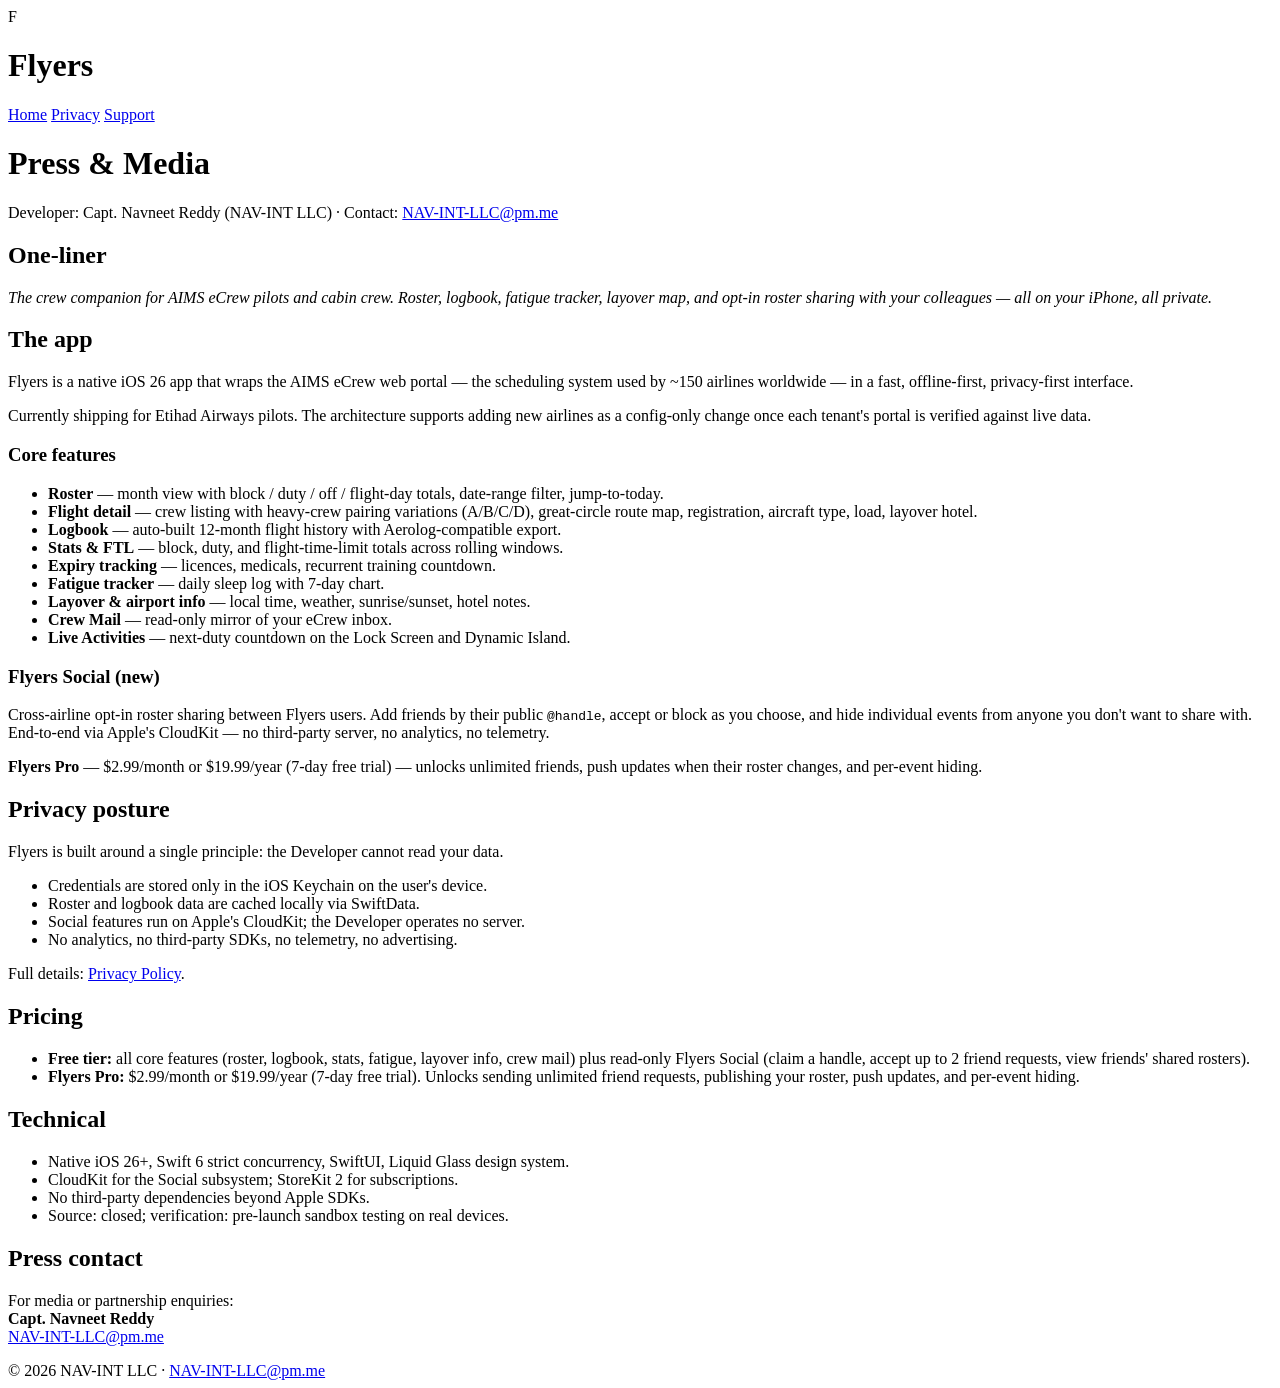
==== docs/marketing/index.html @ a11428c1 "Add files via upload" ====
<!doctype html>
<html lang="en">
<head>
  <meta charset="utf-8">
  <meta name="viewport" content="width=device-width, initial-scale=1">
  <meta name="theme-color" content="#c79a3a">
  <meta name="description" content="Flyers — press kit, marketing materials, and contact for the iOS eCrew companion app.">
  <title>Press &amp; Media — Flyers</title>
  <link rel="stylesheet" href="../styles.css">
</head>
<body>
  <div class="container">
    <header class="site">
      <div class="logo">F</div>
      <h1 class="brand">Flyers</h1>
      <nav>
        <a href="../">Home</a>
        <a href="../legal/privacy-policy/">Privacy</a>
        <a href="../legal/support/">Support</a>
      </nav>
    </header>

    <main>
      <h1 class="page-title">Press &amp; Media</h1>
      <p class="meta">
        Developer: Capt. Navneet Reddy (NAV-INT LLC) · Contact: <a href="mailto:NAV-INT-LLC@pm.me">NAV-INT-LLC@pm.me</a>
      </p>

      <h2>One-liner</h2>
      <p>
        <em>The crew companion for AIMS eCrew pilots and cabin crew. Roster, logbook, fatigue
        tracker, layover map, and opt-in roster sharing with your colleagues — all on your iPhone,
        all private.</em>
      </p>

      <h2>The app</h2>
      <p>
        Flyers is a native iOS 26 app that wraps the AIMS eCrew web portal — the scheduling system
        used by ~150 airlines worldwide — in a fast, offline-first, privacy-first interface.
      </p>
      <p>
        Currently shipping for Etihad Airways pilots. The architecture supports adding new
        airlines as a config-only change once each tenant's portal is verified against live data.
      </p>

      <h3>Core features</h3>
      <ul>
        <li><strong>Roster</strong> — month view with block / duty / off / flight-day totals, date-range filter, jump-to-today.</li>
        <li><strong>Flight detail</strong> — crew listing with heavy-crew pairing variations (A/B/C/D), great-circle route map, registration, aircraft type, load, layover hotel.</li>
        <li><strong>Logbook</strong> — auto-built 12-month flight history with Aerolog-compatible export.</li>
        <li><strong>Stats &amp; FTL</strong> — block, duty, and flight-time-limit totals across rolling windows.</li>
        <li><strong>Expiry tracking</strong> — licences, medicals, recurrent training countdown.</li>
        <li><strong>Fatigue tracker</strong> — daily sleep log with 7-day chart.</li>
        <li><strong>Layover &amp; airport info</strong> — local time, weather, sunrise/sunset, hotel notes.</li>
        <li><strong>Crew Mail</strong> — read-only mirror of your eCrew inbox.</li>
        <li><strong>Live Activities</strong> — next-duty countdown on the Lock Screen and Dynamic Island.</li>
      </ul>

      <h3>Flyers Social (new)</h3>
      <p>
        Cross-airline opt-in roster sharing between Flyers users. Add friends by their public
        <code>@handle</code>, accept or block as you choose, and hide individual events from
        anyone you don't want to share with. End-to-end via Apple's CloudKit — no third-party
        server, no analytics, no telemetry.
      </p>
      <p>
        <strong>Flyers Pro</strong> — $2.99/month or $19.99/year (7-day free trial) — unlocks
        unlimited friends, push updates when their roster changes, and per-event hiding.
      </p>

      <h2>Privacy posture</h2>
      <p>
        Flyers is built around a single principle: the Developer cannot read your data.
      </p>
      <ul>
        <li>Credentials are stored only in the iOS Keychain on the user's device.</li>
        <li>Roster and logbook data are cached locally via SwiftData.</li>
        <li>Social features run on Apple's CloudKit; the Developer operates no server.</li>
        <li>No analytics, no third-party SDKs, no telemetry, no advertising.</li>
      </ul>
      <p>
        Full details: <a href="../legal/privacy-policy/">Privacy Policy</a>.
      </p>

      <h2>Pricing</h2>
      <ul>
        <li><strong>Free tier:</strong> all core features (roster, logbook, stats, fatigue, layover info, crew mail) plus read-only Flyers Social (claim a handle, accept up to 2 friend requests, view friends' shared rosters).</li>
        <li><strong>Flyers Pro:</strong> $2.99/month or $19.99/year (7-day free trial). Unlocks sending unlimited friend requests, publishing your roster, push updates, and per-event hiding.</li>
      </ul>

      <h2>Technical</h2>
      <ul>
        <li>Native iOS 26+, Swift 6 strict concurrency, SwiftUI, Liquid Glass design system.</li>
        <li>CloudKit for the Social subsystem; StoreKit 2 for subscriptions.</li>
        <li>No third-party dependencies beyond Apple SDKs.</li>
        <li>Source: closed; verification: pre-launch sandbox testing on real devices.</li>
      </ul>

      <h2>Press contact</h2>
      <p>
        For media or partnership enquiries:<br>
        <strong>Capt. Navneet Reddy</strong><br>
        <a href="mailto:NAV-INT-LLC@pm.me">NAV-INT-LLC@pm.me</a>
      </p>
    </main>

    <footer class="site">
      © 2026 NAV-INT LLC · <a href="mailto:NAV-INT-LLC@pm.me">NAV-INT-LLC@pm.me</a>
    </footer>
  </div>
</body>
</html>
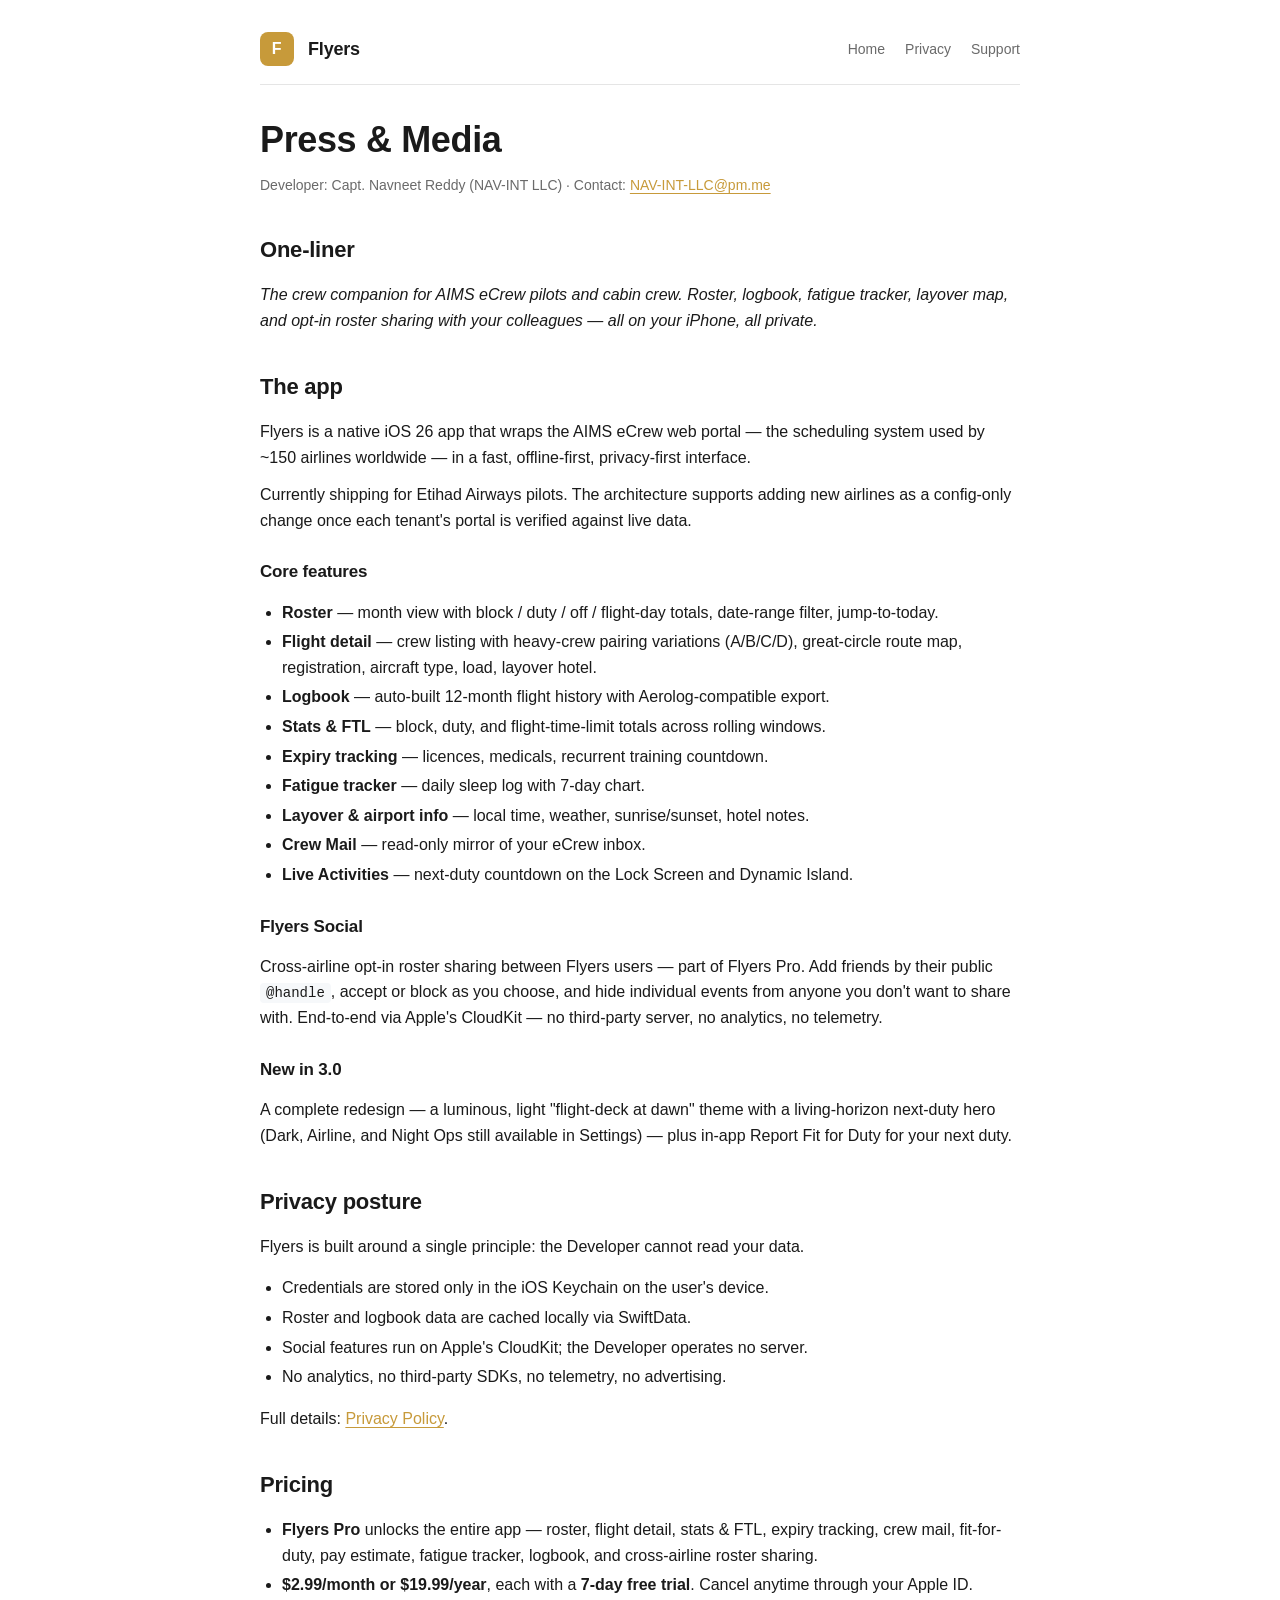
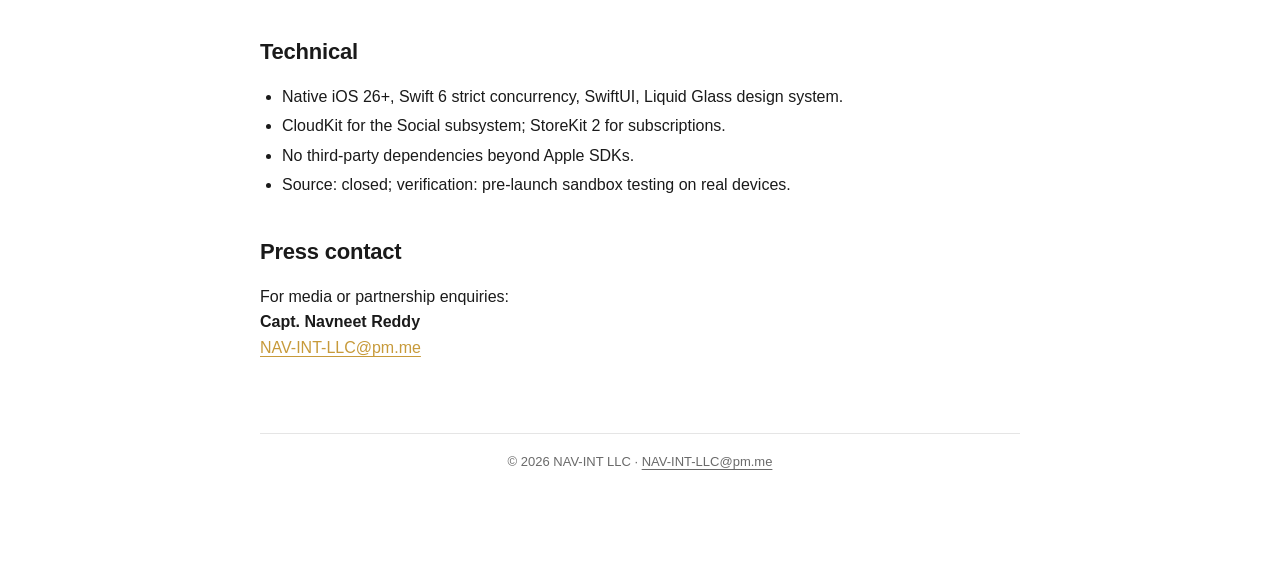
==== commit ad5ce13b: "Site: home, marketing & support for whole-app Flyers Pro (v3.0)" ====
--- a/docs/marketing/index.html
+++ b/docs/marketing/index.html
@@ -56,16 +56,18 @@
         <li><strong>Live Activities</strong> — next-duty countdown on the Lock Screen and Dynamic Island.</li>
       </ul>
 
-      <h3>Flyers Social (new)</h3>
+      <h3>Flyers Social</h3>
       <p>
-        Cross-airline opt-in roster sharing between Flyers users. Add friends by their public
-        <code>@handle</code>, accept or block as you choose, and hide individual events from
-        anyone you don't want to share with. End-to-end via Apple's CloudKit — no third-party
-        server, no analytics, no telemetry.
+        Cross-airline opt-in roster sharing between Flyers users — part of Flyers Pro. Add
+        friends by their public <code>@handle</code>, accept or block as you choose, and hide
+        individual events from anyone you don't want to share with. End-to-end via Apple's
+        CloudKit — no third-party server, no analytics, no telemetry.
       </p>
+      <h3>New in 3.0</h3>
       <p>
-        <strong>Flyers Pro</strong> — $2.99/month or $19.99/year (7-day free trial) — unlocks
-        unlimited friends, push updates when their roster changes, and per-event hiding.
+        A complete redesign — a luminous, light "flight-deck at dawn" theme with a
+        living-horizon next-duty hero (Dark, Airline, and Night Ops still available in
+        Settings) — plus in-app Report Fit for Duty for your next duty.
       </p>
 
       <h2>Privacy posture</h2>
@@ -84,8 +86,8 @@
 
       <h2>Pricing</h2>
       <ul>
-        <li><strong>Free tier:</strong> all core features (roster, logbook, stats, fatigue, layover info, crew mail) plus read-only Flyers Social (claim a handle, accept up to 2 friend requests, view friends' shared rosters).</li>
-        <li><strong>Flyers Pro:</strong> $2.99/month or $19.99/year (7-day free trial). Unlocks sending unlimited friend requests, publishing your roster, push updates, and per-event hiding.</li>
+        <li><strong>Flyers Pro</strong> unlocks the entire app — roster, flight detail, stats &amp; FTL, expiry tracking, crew mail, fit-for-duty, pay estimate, fatigue tracker, logbook, and cross-airline roster sharing.</li>
+        <li><strong>$2.99/month or $19.99/year</strong>, each with a <strong>7-day free trial</strong>. Cancel anytime through your Apple ID.</li>
       </ul>
 
       <h2>Technical</h2>
--- a/docs/styles.css
+++ b/docs/styles.css
@@ -0,0 +1,214 @@
+/* Flyers public site — shared stylesheet.
+ * Single source of truth for all 4 pages. Adjust here, every page updates.
+ * Dark mode follows the system. Mobile-first, no JS, no CDN dependencies.
+ */
+
+:root {
+  --bg: #ffffff;
+  --fg: #1a1a1a;
+  --muted: #6a6a6a;
+  --accent: #c79a3a;          /* matches the app's flyersGold */
+  --accent-soft: rgba(199, 154, 58, 0.12);
+  --border: #e5e5e5;
+  --code-bg: #f6f8fa;
+}
+
+@media (prefers-color-scheme: dark) {
+  :root {
+    --bg: #0e0e0e;
+    --fg: #ededed;
+    --muted: #999;
+    --border: #2a2a2a;
+    --code-bg: #1a1a1a;
+  }
+}
+
+* { box-sizing: border-box; }
+html, body { margin: 0; padding: 0; }
+body {
+  background: var(--bg);
+  color: var(--fg);
+  font: 16px/1.6 -apple-system, BlinkMacSystemFont, "Segoe UI", Roboto, "Helvetica Neue", Arial, sans-serif;
+  padding: 32px 16px 96px;
+}
+.container {
+  max-width: 760px;
+  margin: 0 auto;
+}
+
+/* ───── Header / nav ─────────────────────────────────────────────── */
+header.site {
+  border-bottom: 1px solid var(--border);
+  padding-bottom: 18px;
+  margin-bottom: 32px;
+  display: flex;
+  align-items: center;
+  gap: 14px;
+  flex-wrap: wrap;
+}
+header.site .logo {
+  width: 34px; height: 34px;
+  border-radius: 8px;
+  background: var(--accent);
+  color: white;
+  display: grid;
+  place-items: center;
+  font-weight: 700;
+  font-size: 16px;
+  letter-spacing: 0.5px;
+}
+header.site h1.brand {
+  font-size: 18px;
+  margin: 0;
+  font-weight: 600;
+}
+header.site nav {
+  margin-left: auto;
+  display: flex;
+  gap: 20px;
+}
+header.site nav a {
+  color: var(--muted);
+  text-decoration: none;
+  font-size: 14px;
+  font-weight: 500;
+}
+header.site nav a:hover { color: var(--accent); }
+header.site nav a.active { color: var(--accent); }
+
+/* ───── Typography ───────────────────────────────────────────────── */
+h1, h2, h3, h4 {
+  color: var(--fg);
+  line-height: 1.25;
+  letter-spacing: -0.01em;
+}
+h1.page-title {
+  font-size: 36px;
+  margin: 16px 0 4px;
+  font-weight: 700;
+}
+h1.page-title + .meta {
+  margin-bottom: 32px;
+}
+h2 {
+  font-size: 22px;
+  margin-top: 40px;
+  font-weight: 600;
+}
+h3 {
+  font-size: 17px;
+  margin-top: 28px;
+  font-weight: 600;
+}
+p { margin: 12px 0; }
+strong { font-weight: 600; }
+
+a {
+  color: var(--accent);
+  text-decoration: underline;
+  text-underline-offset: 3px;
+  text-decoration-thickness: 1px;
+}
+a:hover { text-decoration-thickness: 2px; }
+
+ul, ol { padding-left: 22px; }
+li { margin: 4px 0; }
+
+code, pre {
+  font-family: "SF Mono", Menlo, Consolas, monospace;
+  font-size: 14px;
+  background: var(--code-bg);
+  border-radius: 4px;
+}
+code { padding: 2px 6px; }
+pre {
+  padding: 14px;
+  overflow-x: auto;
+  border: 1px solid var(--border);
+}
+
+/* ───── Tables ───────────────────────────────────────────────────── */
+table {
+  width: 100%;
+  border-collapse: collapse;
+  margin: 18px 0;
+  font-size: 15px;
+}
+th, td {
+  text-align: left;
+  padding: 10px 14px;
+  border-bottom: 1px solid var(--border);
+  vertical-align: top;
+}
+th {
+  font-weight: 600;
+  background: var(--code-bg);
+}
+tr:last-child td { border-bottom: none; }
+
+hr {
+  border: none;
+  border-top: 1px solid var(--border);
+  margin: 36px 0;
+}
+
+.meta {
+  color: var(--muted);
+  font-size: 14px;
+}
+
+/* ───── Landing page cards ───────────────────────────────────────── */
+.lead {
+  font-size: 19px;
+  line-height: 1.5;
+  color: var(--muted);
+  margin: 8px 0 32px;
+  max-width: 620px;
+}
+.cards {
+  display: grid;
+  grid-template-columns: 1fr;
+  gap: 16px;
+  margin-top: 24px;
+}
+@media (min-width: 640px) {
+  .cards { grid-template-columns: 1fr 1fr; }
+}
+.card {
+  display: block;
+  padding: 22px;
+  border: 1px solid var(--border);
+  border-radius: 14px;
+  text-decoration: none;
+  color: var(--fg);
+  transition: border-color 0.15s, transform 0.15s, background 0.15s;
+  background: var(--bg);
+}
+.card:hover {
+  border-color: var(--accent);
+  text-decoration: none;
+  transform: translateY(-2px);
+  background: var(--accent-soft);
+}
+.card h3 {
+  margin: 0 0 8px;
+  font-size: 17px;
+}
+.card p {
+  margin: 0;
+  color: var(--muted);
+  font-size: 14px;
+}
+
+/* ───── Footer ───────────────────────────────────────────────────── */
+footer.site {
+  margin-top: 72px;
+  padding-top: 18px;
+  border-top: 1px solid var(--border);
+  color: var(--muted);
+  font-size: 13px;
+  text-align: center;
+  line-height: 1.6;
+}
+footer.site a { color: var(--muted); }
+footer.site a:hover { color: var(--accent); }
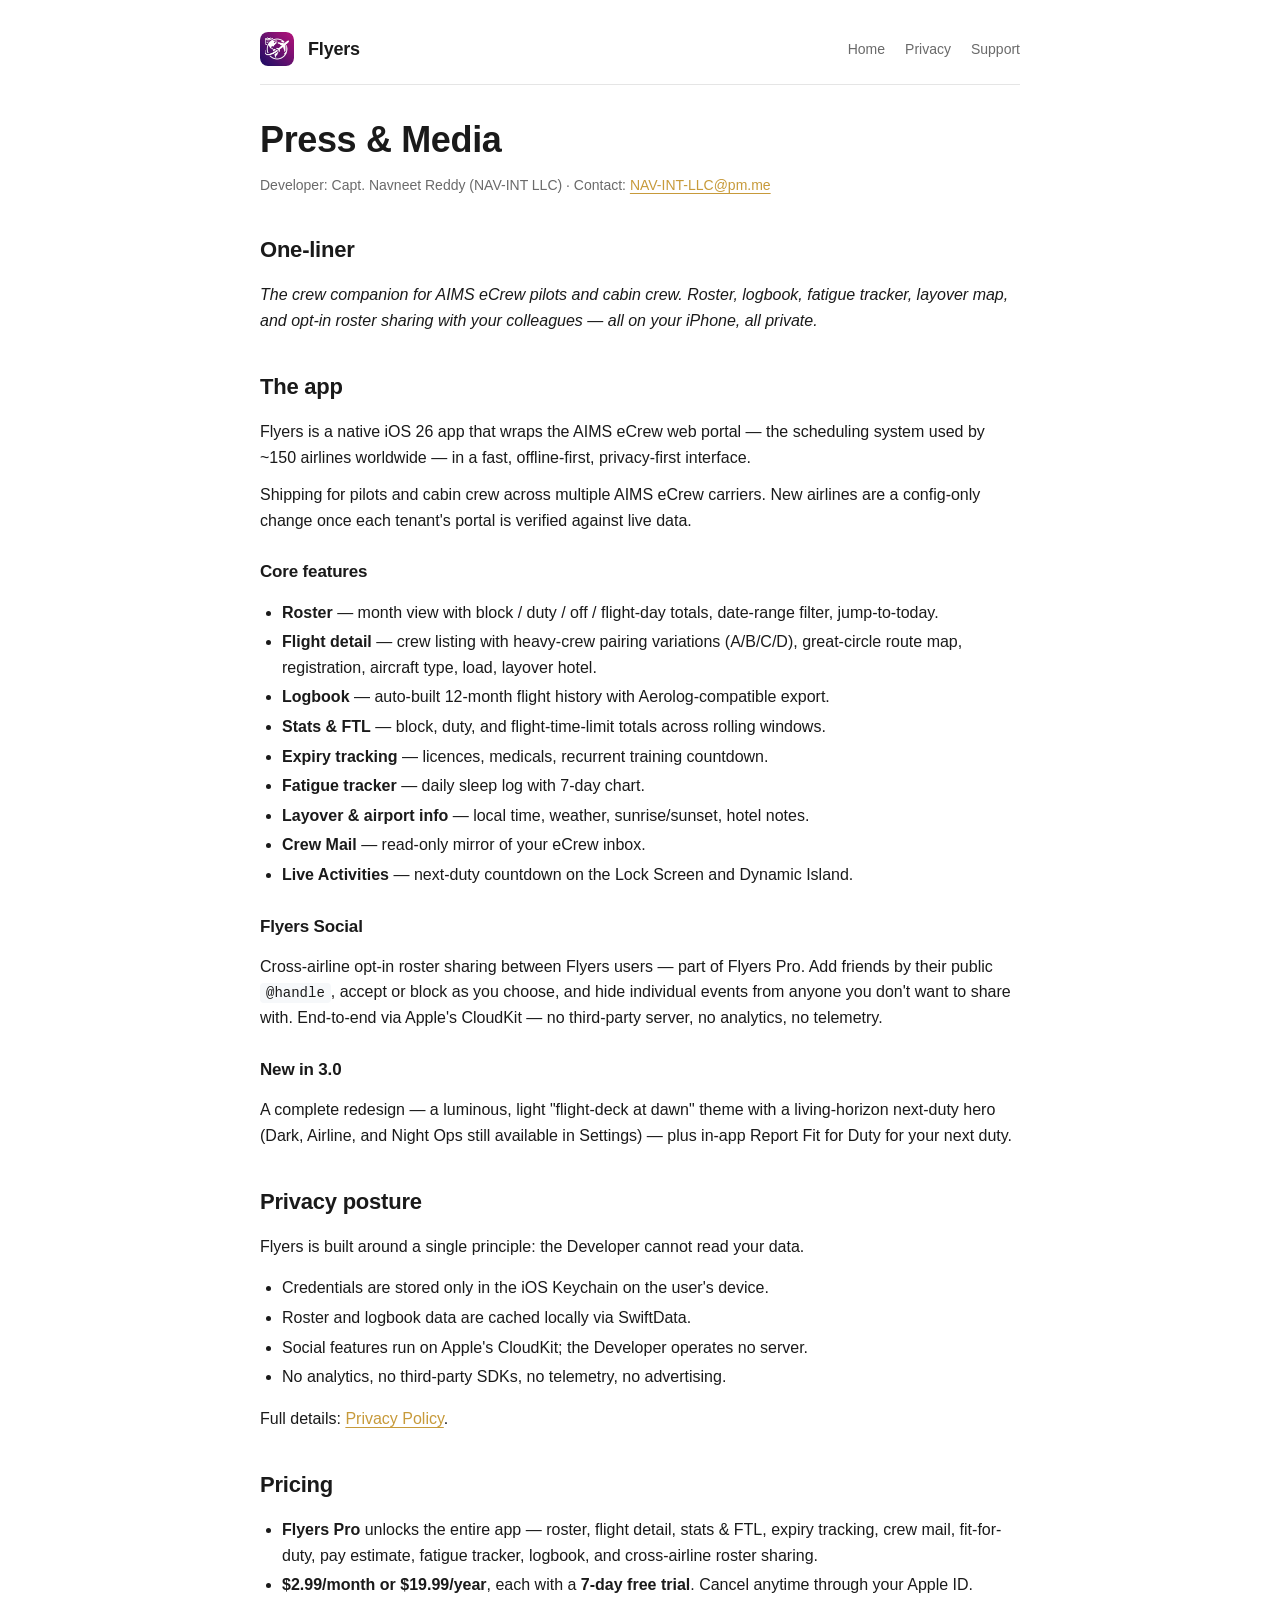
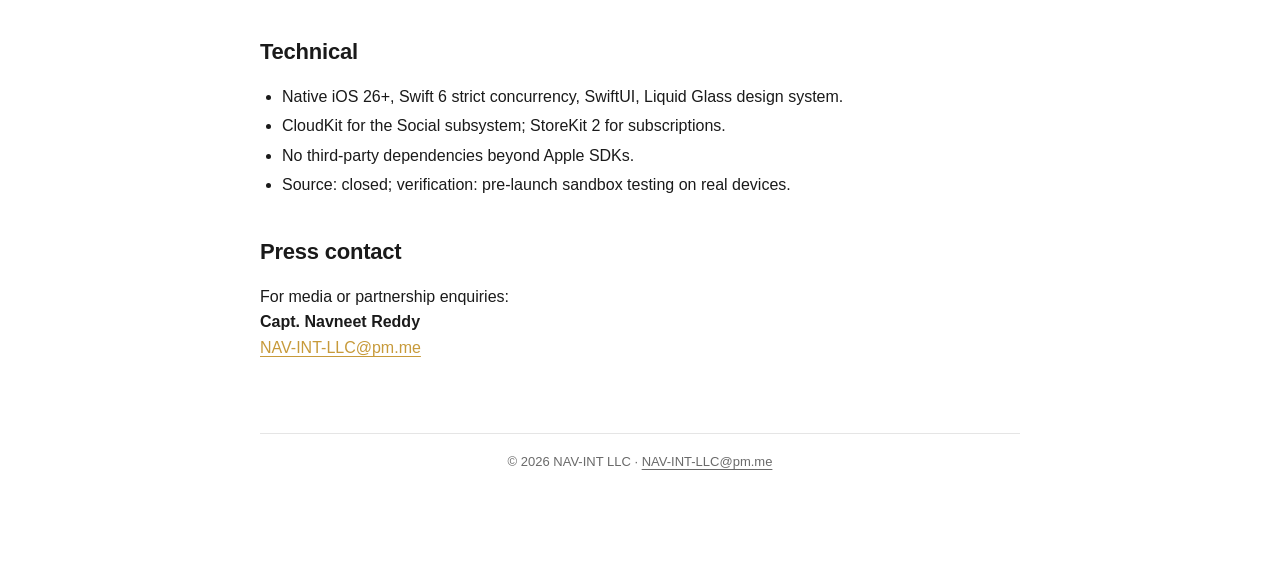
==== commit 9d0872e3: "site: publish 3.0.2 update — new app icon, favicons, disclaimers, airline-agnostic copy - New globe/" ====
--- a/docs/marketing/index.html
+++ b/docs/marketing/index.html
@@ -7,11 +7,13 @@
   <meta name="description" content="Flyers — press kit, marketing materials, and contact for the iOS eCrew companion app.">
   <title>Press &amp; Media — Flyers</title>
   <link rel="stylesheet" href="../styles.css">
+  <link rel="icon" type="image/png" href="../icon.png">
+  <link rel="apple-touch-icon" href="../icon.png">
 </head>
 <body>
   <div class="container">
     <header class="site">
-      <div class="logo">F</div>
+      <img class="logo" src="../icon.png" alt="Flyers app icon" width="34" height="34">
       <h1 class="brand">Flyers</h1>
       <nav>
         <a href="../">Home</a>
@@ -39,8 +41,8 @@
         used by ~150 airlines worldwide — in a fast, offline-first, privacy-first interface.
       </p>
       <p>
-        Currently shipping for Etihad Airways pilots. The architecture supports adding new
-        airlines as a config-only change once each tenant's portal is verified against live data.
+        Shipping for pilots and cabin crew across multiple AIMS eCrew carriers. New airlines are a
+        config-only change once each tenant's portal is verified against live data.
       </p>
 
       <h3>Core features</h3>
--- a/docs/styles.css
+++ b/docs/styles.css
@@ -49,13 +49,8 @@
 header.site .logo {
   width: 34px; height: 34px;
   border-radius: 8px;
-  background: var(--accent);
-  color: white;
-  display: grid;
-  place-items: center;
-  font-weight: 700;
-  font-size: 16px;
-  letter-spacing: 0.5px;
+  object-fit: cover;
+  display: block;
 }
 header.site h1.brand {
   font-size: 18px;
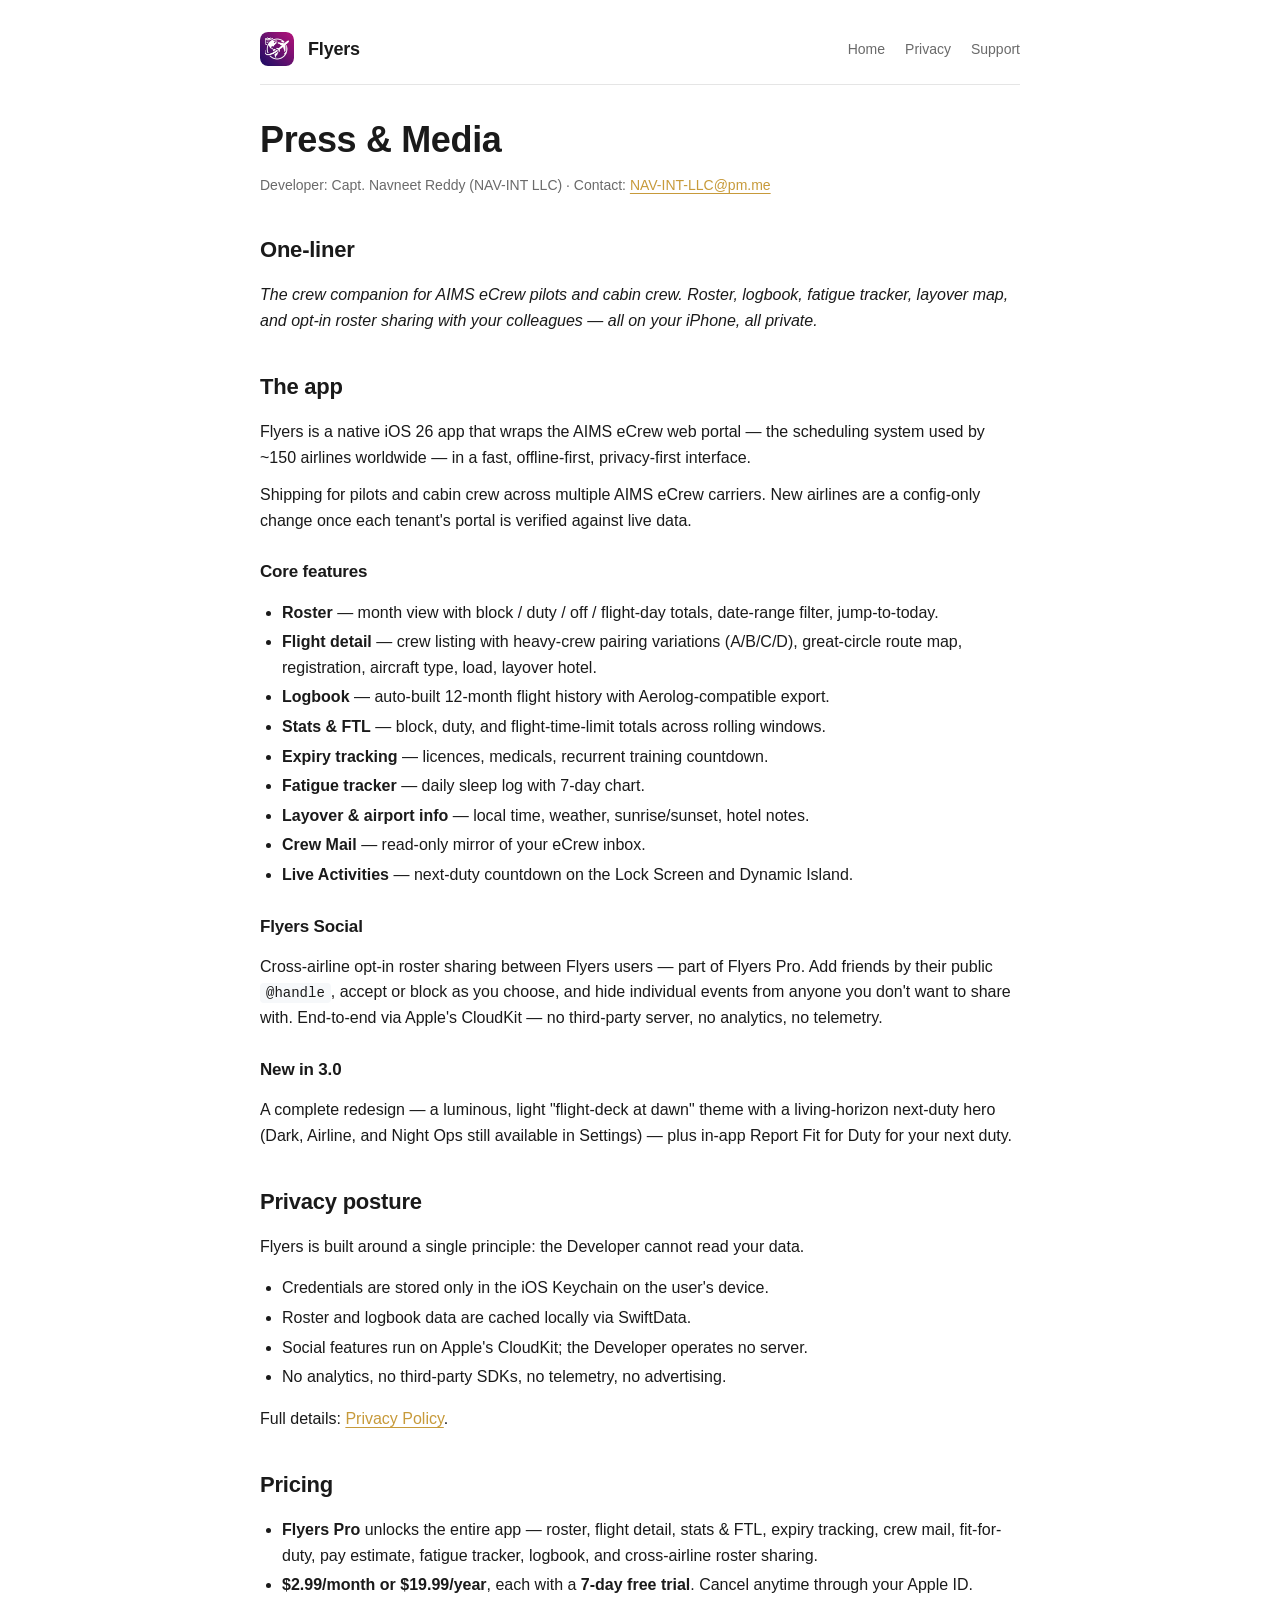
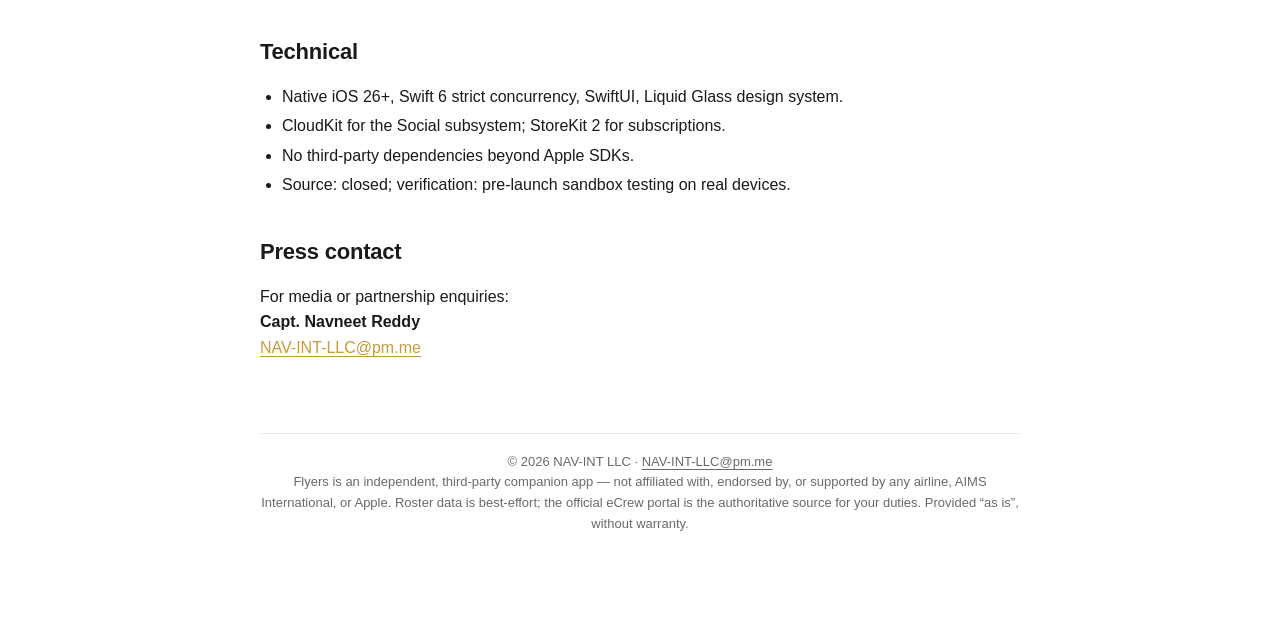
==== commit b079d520: "site: legal — genericize airline refs + add affiliation/liability disclaimer Privacy Policy: generic" ====
--- a/docs/marketing/index.html
+++ b/docs/marketing/index.html
@@ -110,6 +110,10 @@
 
     <footer class="site">
       © 2026 NAV-INT LLC · <a href="mailto:NAV-INT-LLC@pm.me">NAV-INT-LLC@pm.me</a>
+      <br>
+      Flyers is an independent, third-party companion app — not affiliated with, endorsed by, or
+      supported by any airline, AIMS International, or Apple. Roster data is best-effort; the official
+      eCrew portal is the authoritative source for your duties. Provided &ldquo;as is&rdquo;, without warranty.
     </footer>
   </div>
 </body>
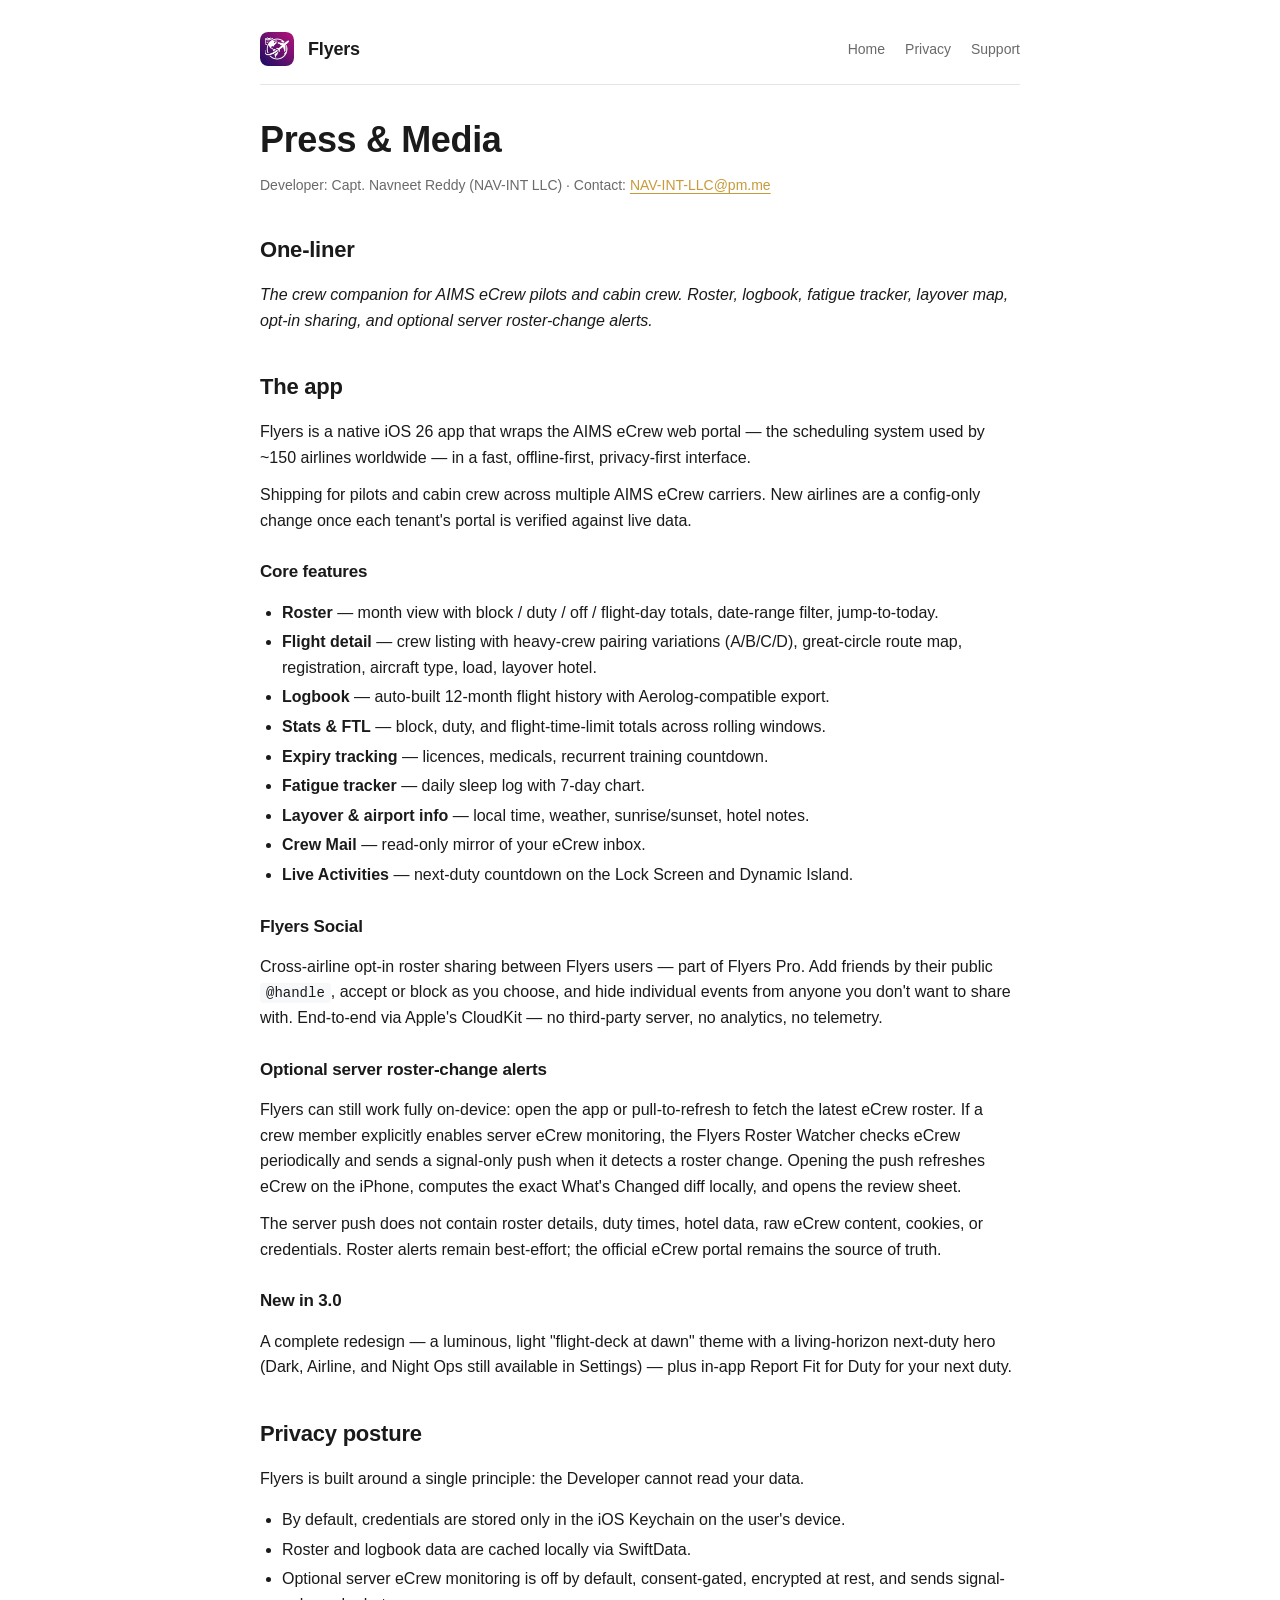
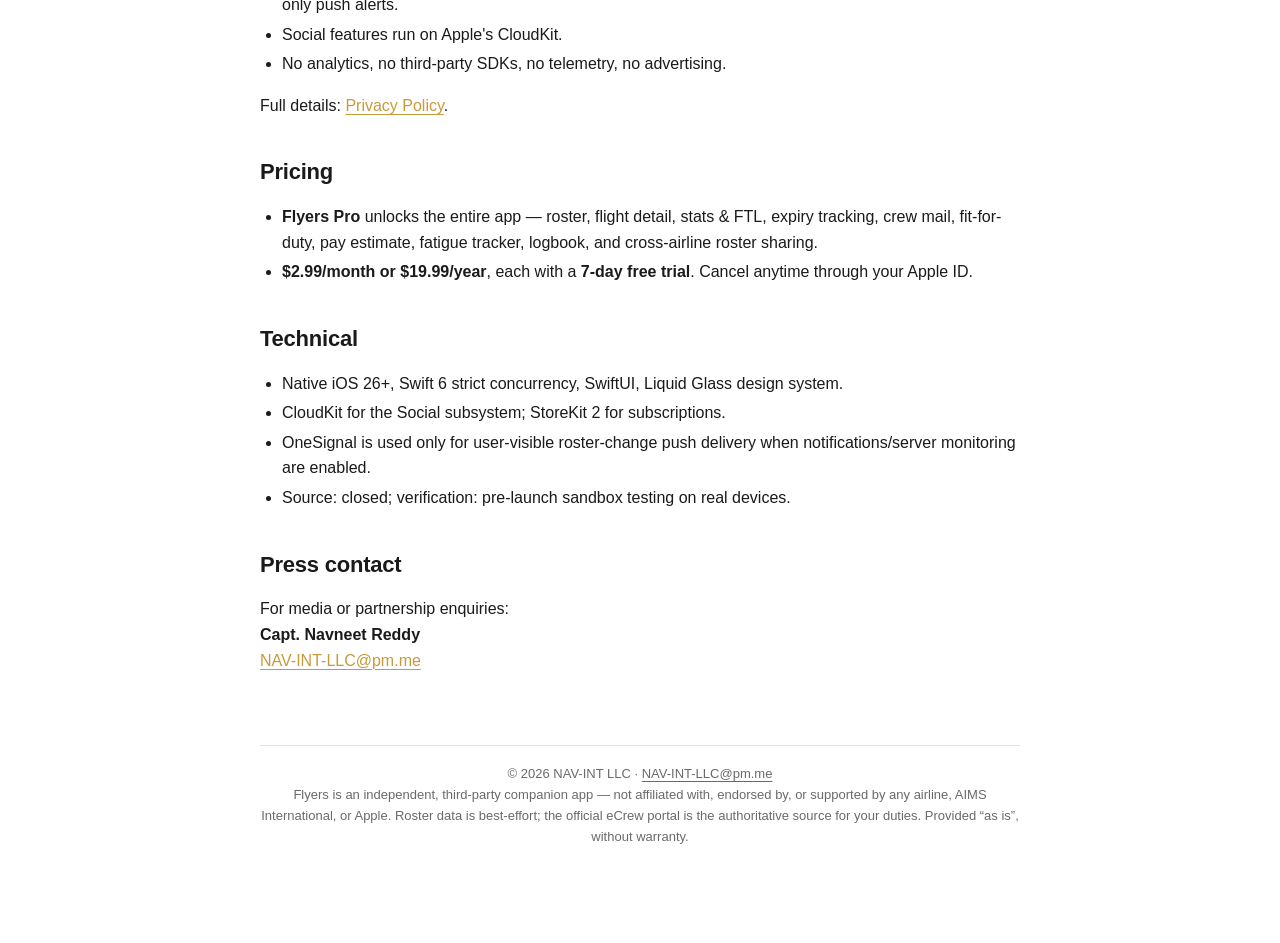
==== commit c57ea1ad: "docs: add Terms of Use page, legal nav links, sync marketing copy - New legal/terms-of-use page: App" ====
--- a/docs/marketing/index.html
+++ b/docs/marketing/index.html
@@ -31,8 +31,7 @@
       <h2>One-liner</h2>
       <p>
         <em>The crew companion for AIMS eCrew pilots and cabin crew. Roster, logbook, fatigue
-        tracker, layover map, and opt-in roster sharing with your colleagues — all on your iPhone,
-        all private.</em>
+        tracker, layover map, opt-in sharing, and optional server roster-change alerts.</em>
       </p>
 
       <h2>The app</h2>
@@ -65,6 +64,19 @@
         individual events from anyone you don't want to share with. End-to-end via Apple's
         CloudKit — no third-party server, no analytics, no telemetry.
       </p>
+      <h3>Optional server roster-change alerts</h3>
+      <p>
+        Flyers can still work fully on-device: open the app or pull-to-refresh to fetch the latest
+        eCrew roster. If a crew member explicitly enables server eCrew monitoring, the Flyers Roster
+        Watcher checks eCrew periodically and sends a signal-only push when it detects a roster
+        change. Opening the push refreshes eCrew on the iPhone, computes the exact What&apos;s Changed
+        diff locally, and opens the review sheet.
+      </p>
+      <p>
+        The server push does not contain roster details, duty times, hotel data, raw eCrew content,
+        cookies, or credentials. Roster alerts remain best-effort; the official eCrew portal remains
+        the source of truth.
+      </p>
       <h3>New in 3.0</h3>
       <p>
         A complete redesign — a luminous, light "flight-deck at dawn" theme with a
@@ -77,9 +89,10 @@
         Flyers is built around a single principle: the Developer cannot read your data.
       </p>
       <ul>
-        <li>Credentials are stored only in the iOS Keychain on the user's device.</li>
+        <li>By default, credentials are stored only in the iOS Keychain on the user's device.</li>
         <li>Roster and logbook data are cached locally via SwiftData.</li>
-        <li>Social features run on Apple's CloudKit; the Developer operates no server.</li>
+        <li>Optional server eCrew monitoring is off by default, consent-gated, encrypted at rest, and sends signal-only push alerts.</li>
+        <li>Social features run on Apple's CloudKit.</li>
         <li>No analytics, no third-party SDKs, no telemetry, no advertising.</li>
       </ul>
       <p>
@@ -96,7 +109,7 @@
       <ul>
         <li>Native iOS 26+, Swift 6 strict concurrency, SwiftUI, Liquid Glass design system.</li>
         <li>CloudKit for the Social subsystem; StoreKit 2 for subscriptions.</li>
-        <li>No third-party dependencies beyond Apple SDKs.</li>
+        <li>OneSignal is used only for user-visible roster-change push delivery when notifications/server monitoring are enabled.</li>
         <li>Source: closed; verification: pre-launch sandbox testing on real devices.</li>
       </ul>
 
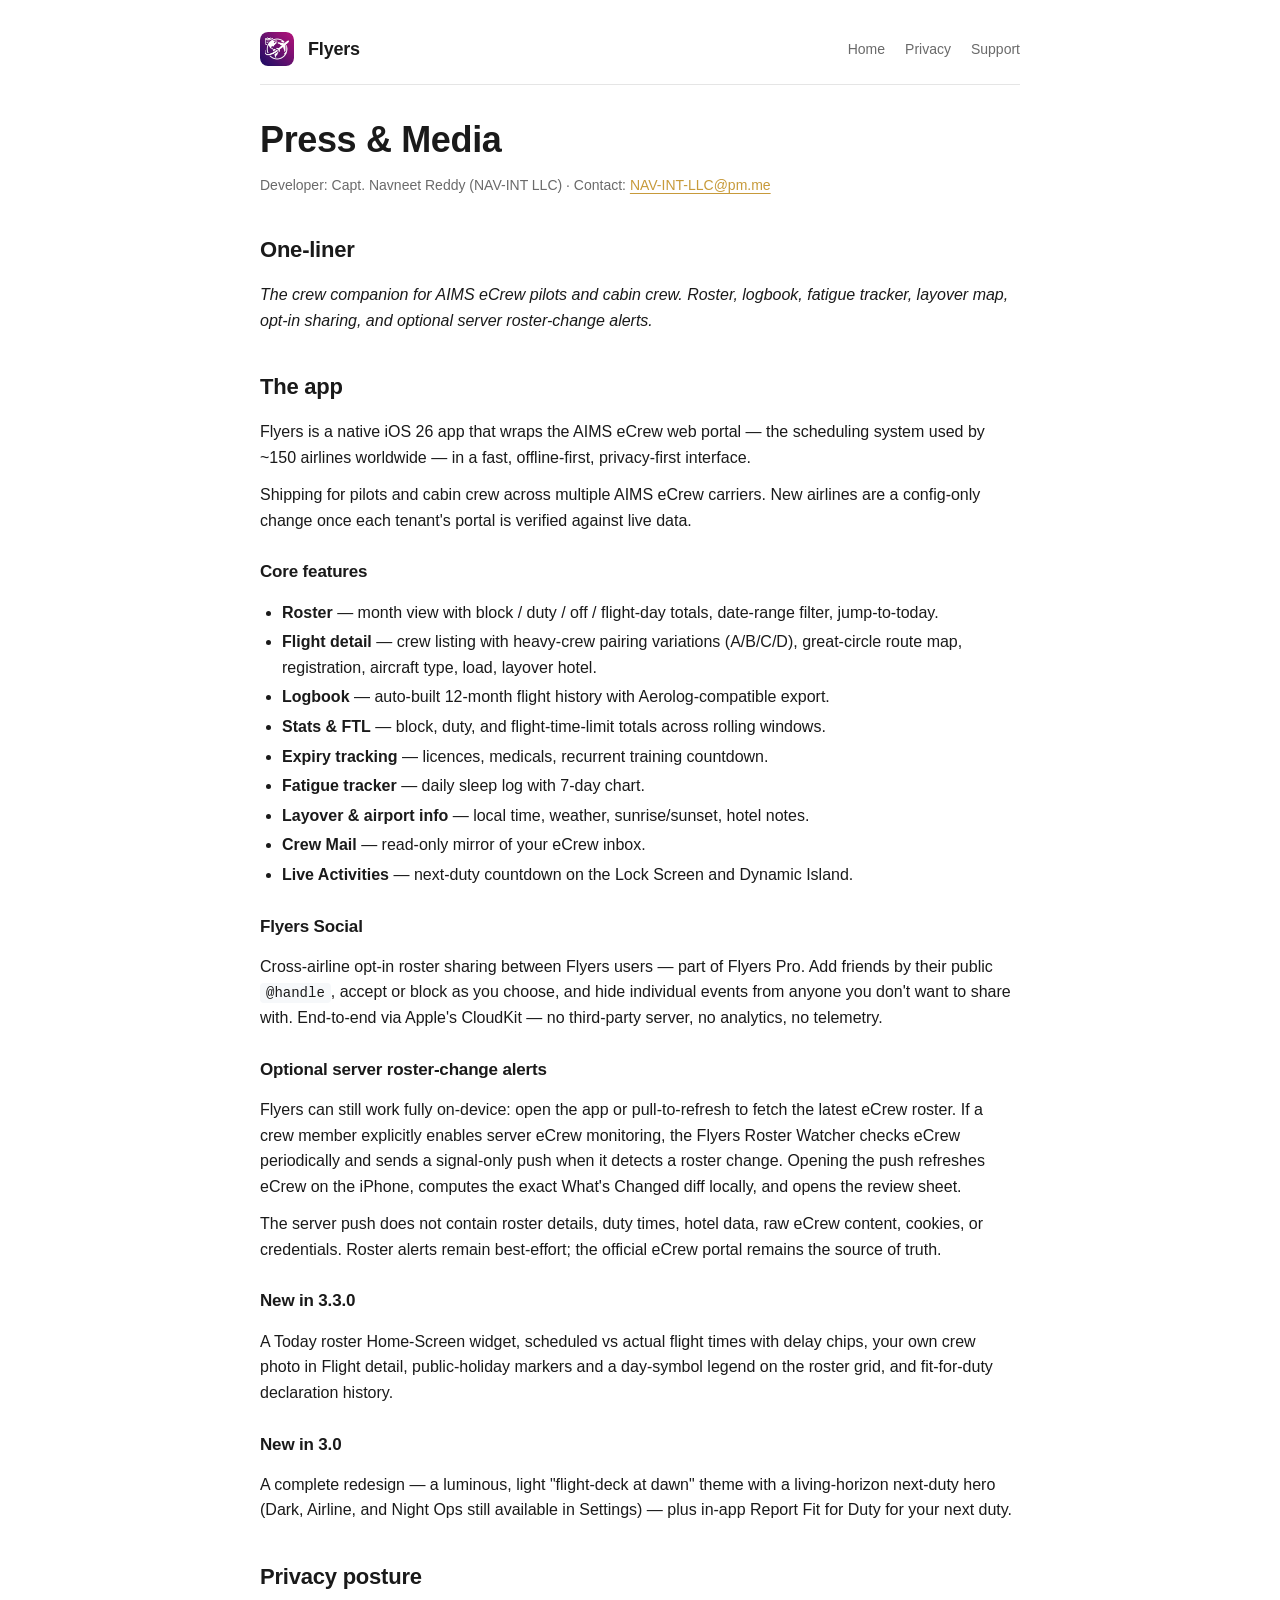
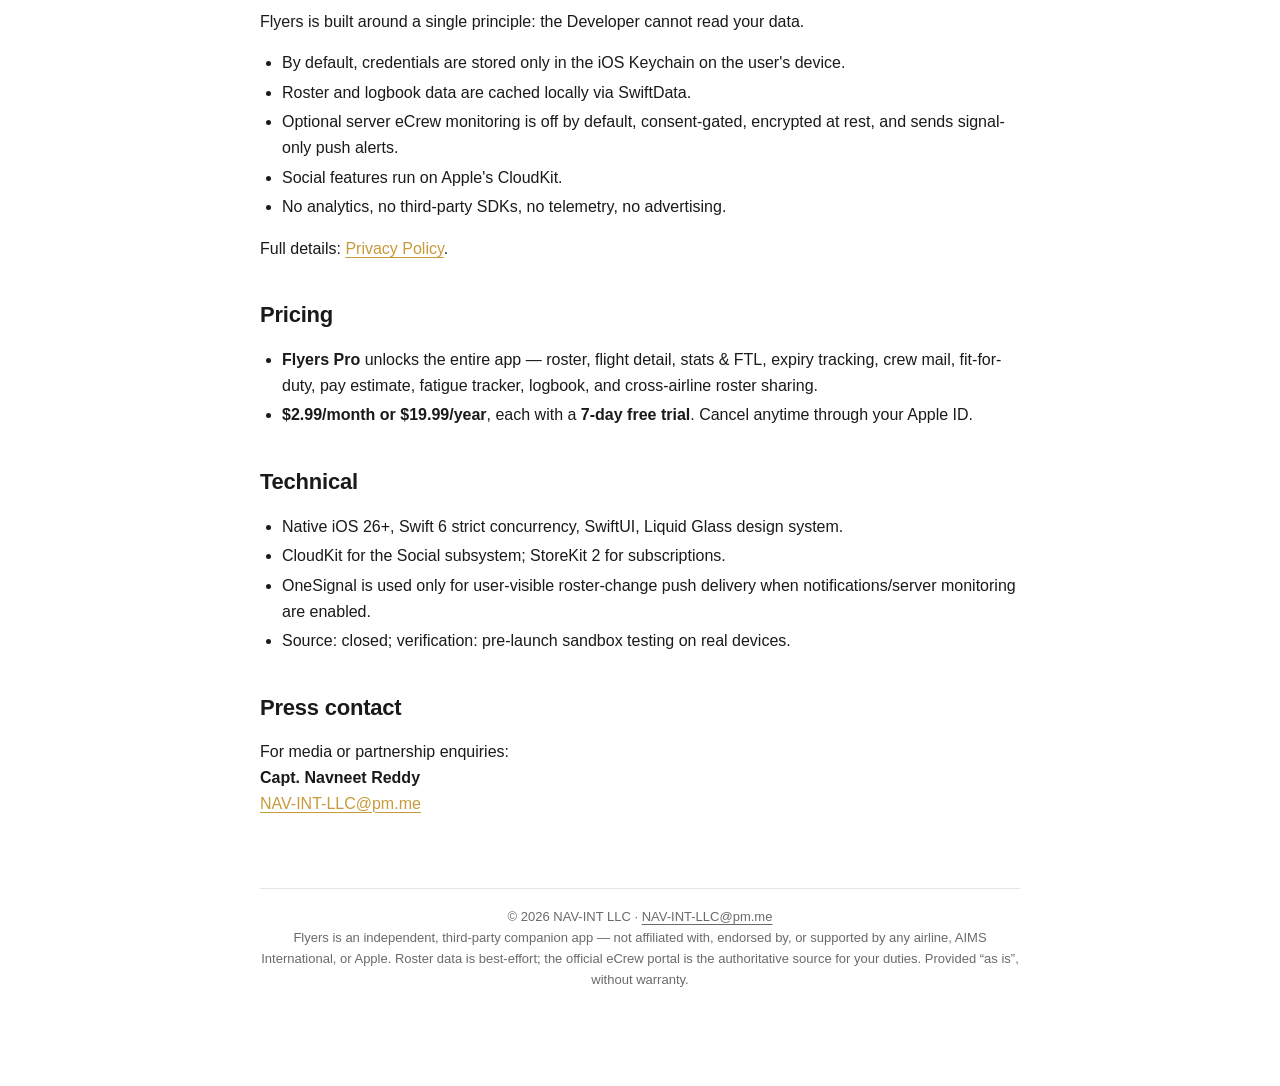
==== commit 1f5de19c: "docs: refresh version references for Flyers 3.3.0 - 'New in 3.3.0' sections on home + marketing - Pr" ====
--- a/docs/marketing/index.html
+++ b/docs/marketing/index.html
@@ -77,6 +77,12 @@
         cookies, or credentials. Roster alerts remain best-effort; the official eCrew portal remains
         the source of truth.
       </p>
+      <h3>New in 3.3.0</h3>
+      <p>
+        A Today roster Home-Screen widget, scheduled vs actual flight times with delay chips,
+        your own crew photo in Flight detail, public-holiday markers and a day-symbol legend on
+        the roster grid, and fit-for-duty declaration history.
+      </p>
       <h3>New in 3.0</h3>
       <p>
         A complete redesign — a luminous, light "flight-deck at dawn" theme with a
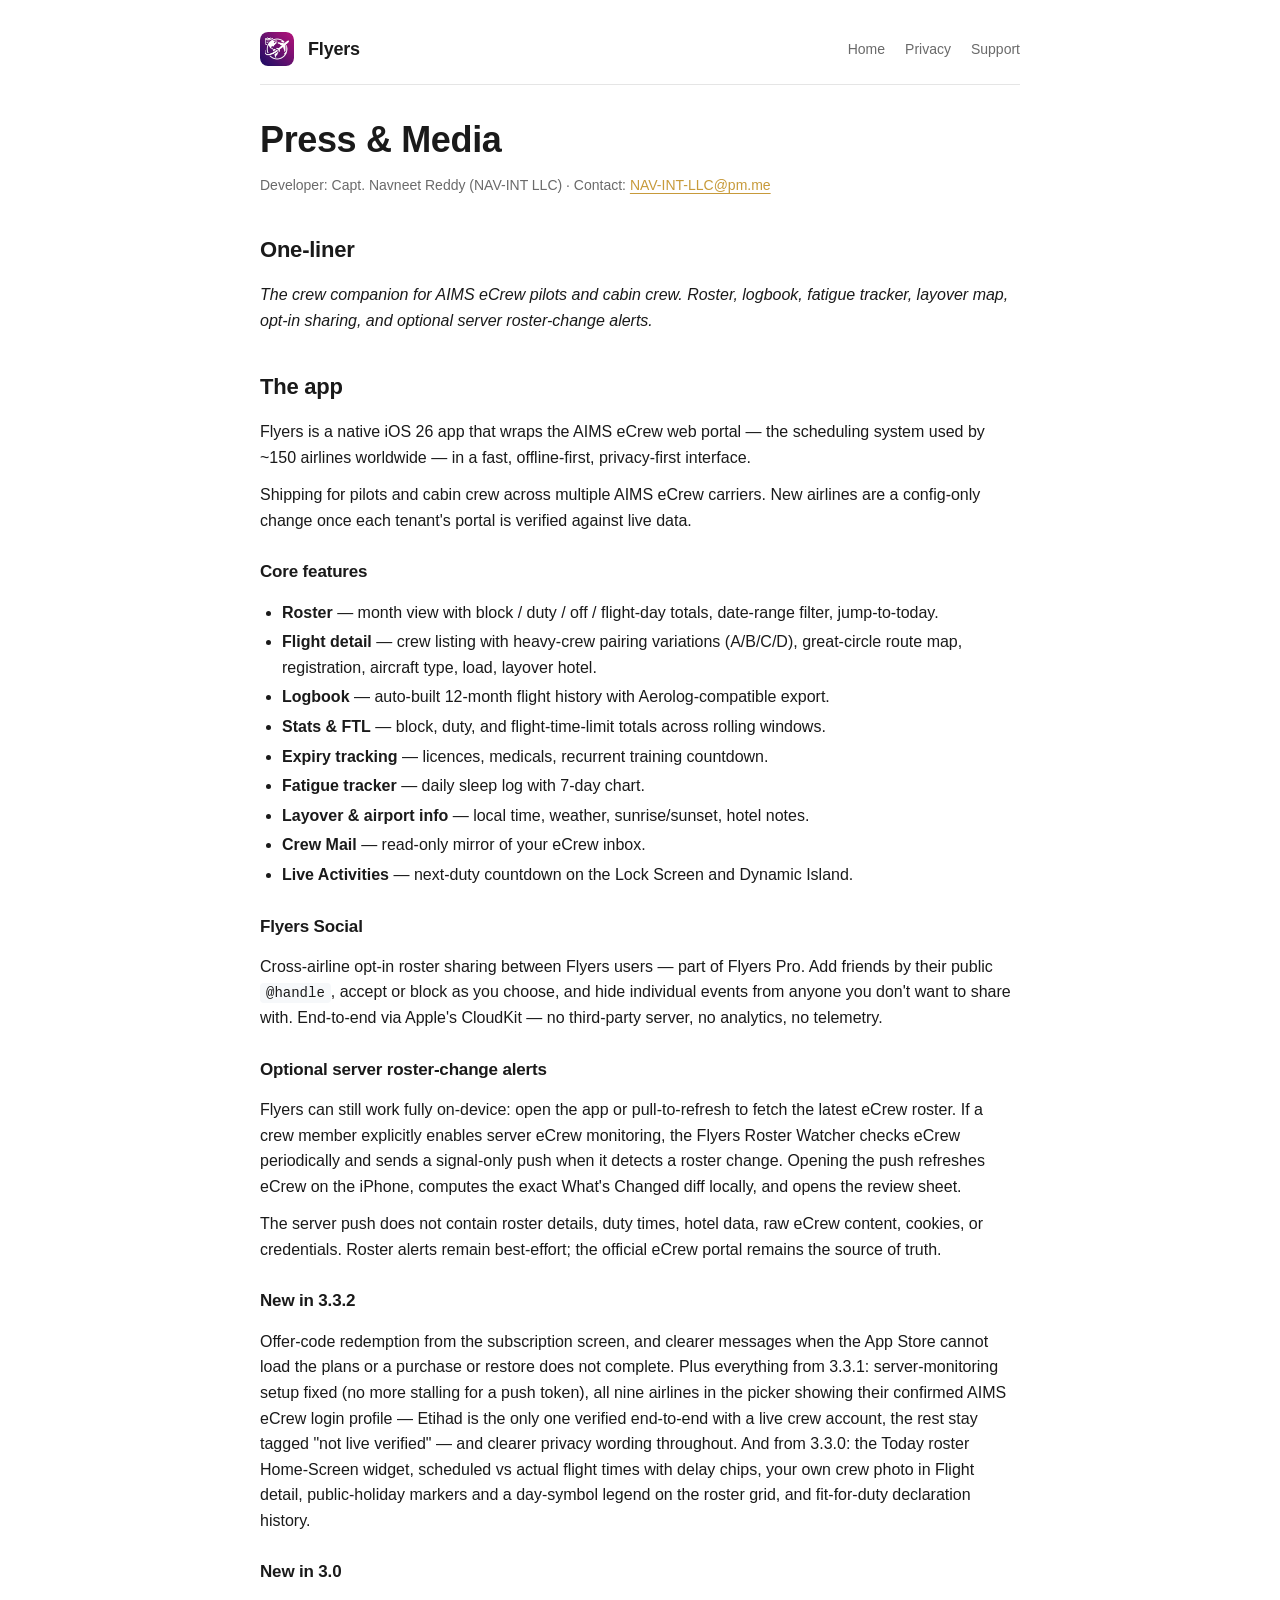
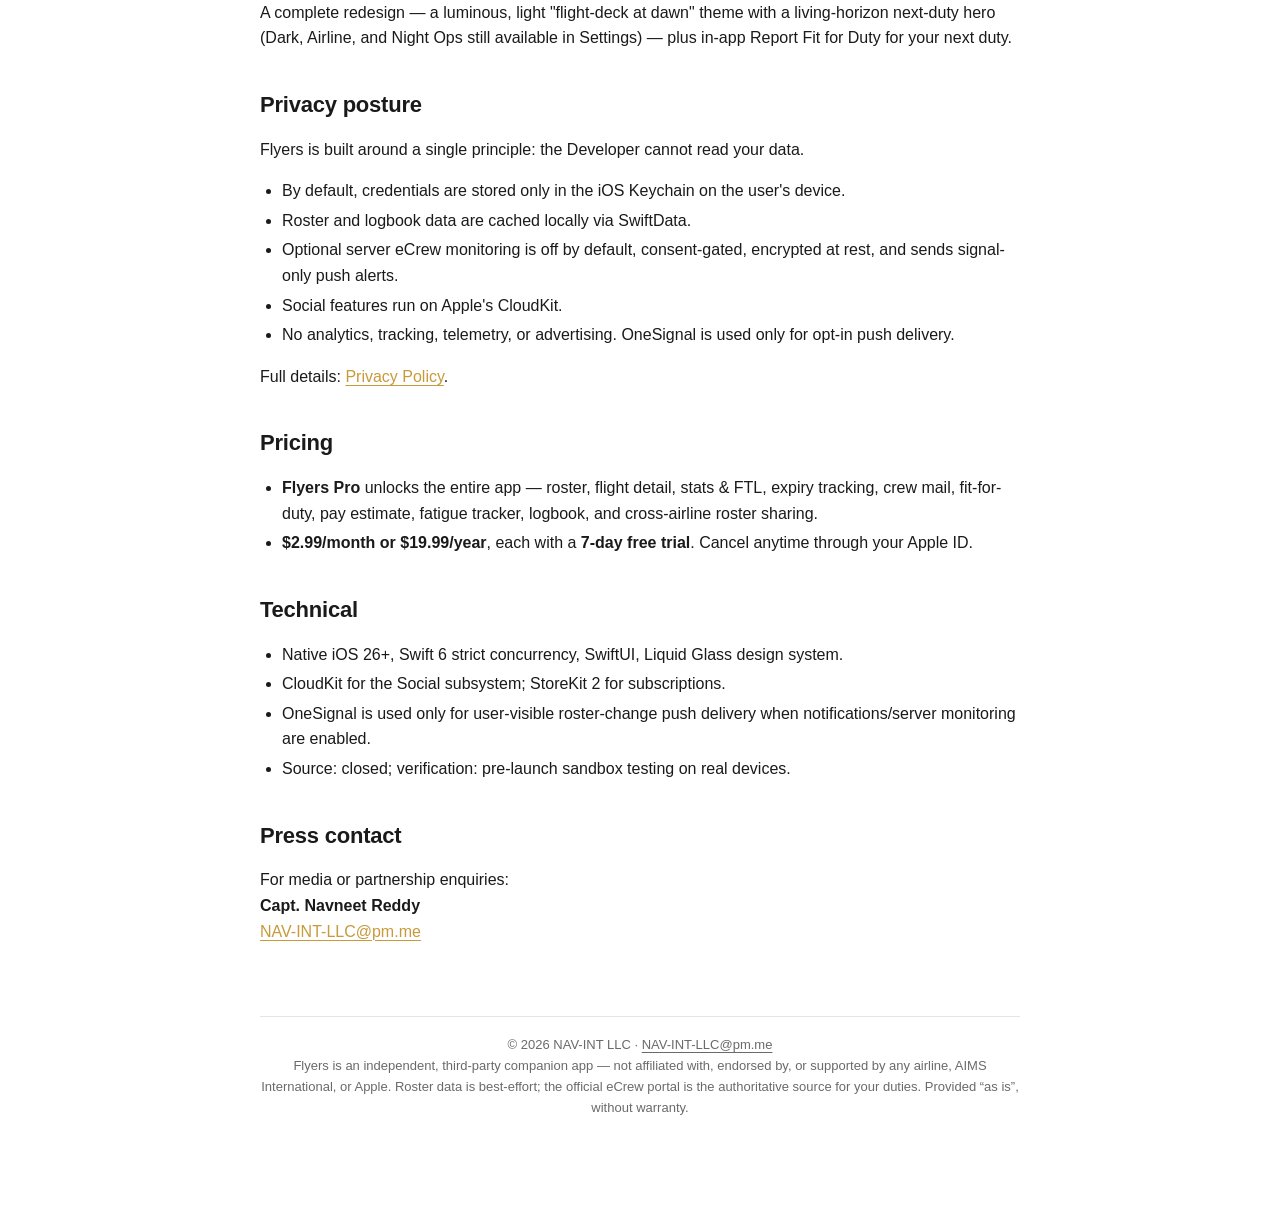
==== commit de40d533: "site: publish the /legal/ redirect and the 3.3.1–3.3.2 copy The bare /legal/ path has been 404ing si" ====
--- a/docs/marketing/index.html
+++ b/docs/marketing/index.html
@@ -77,11 +77,17 @@
         cookies, or credentials. Roster alerts remain best-effort; the official eCrew portal remains
         the source of truth.
       </p>
-      <h3>New in 3.3.0</h3>
+      <h3>New in 3.3.2</h3>
       <p>
-        A Today roster Home-Screen widget, scheduled vs actual flight times with delay chips,
-        your own crew photo in Flight detail, public-holiday markers and a day-symbol legend on
-        the roster grid, and fit-for-duty declaration history.
+        Offer-code redemption from the subscription screen, and clearer messages when the
+        App Store cannot load the plans or a purchase or restore does not complete. Plus
+        everything from 3.3.1: server-monitoring setup fixed (no more stalling for a push
+        token), all nine airlines in the picker showing their confirmed AIMS eCrew login
+        profile — Etihad is the only one verified end-to-end with a live crew account, the
+        rest stay tagged "not live verified" — and clearer privacy wording throughout. And
+        from 3.3.0: the Today roster Home-Screen widget, scheduled vs actual flight times
+        with delay chips, your own crew photo in Flight detail, public-holiday markers and a
+        day-symbol legend on the roster grid, and fit-for-duty declaration history.
       </p>
       <h3>New in 3.0</h3>
       <p>
@@ -99,7 +105,7 @@
         <li>Roster and logbook data are cached locally via SwiftData.</li>
         <li>Optional server eCrew monitoring is off by default, consent-gated, encrypted at rest, and sends signal-only push alerts.</li>
         <li>Social features run on Apple's CloudKit.</li>
-        <li>No analytics, no third-party SDKs, no telemetry, no advertising.</li>
+        <li>No analytics, tracking, telemetry, or advertising. OneSignal is used only for opt-in push delivery.</li>
       </ul>
       <p>
         Full details: <a href="../legal/privacy-policy/">Privacy Policy</a>.
